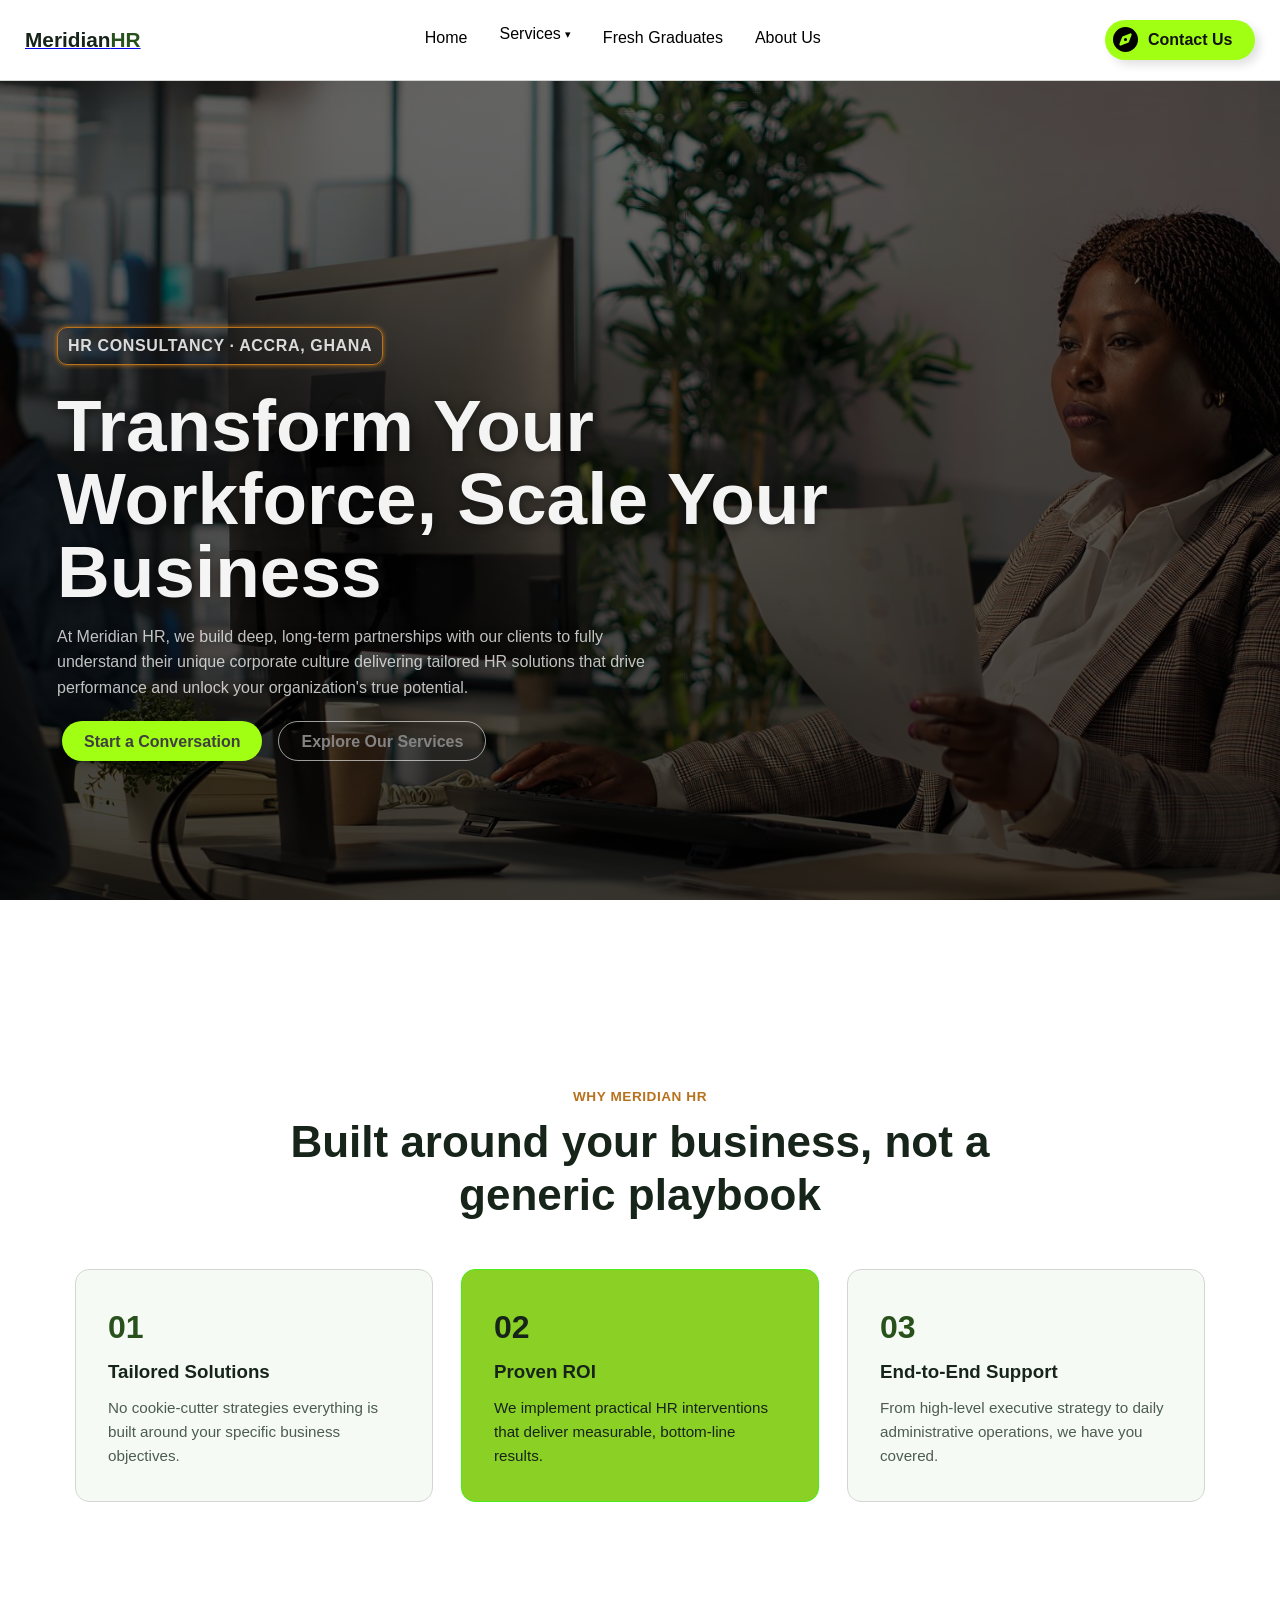
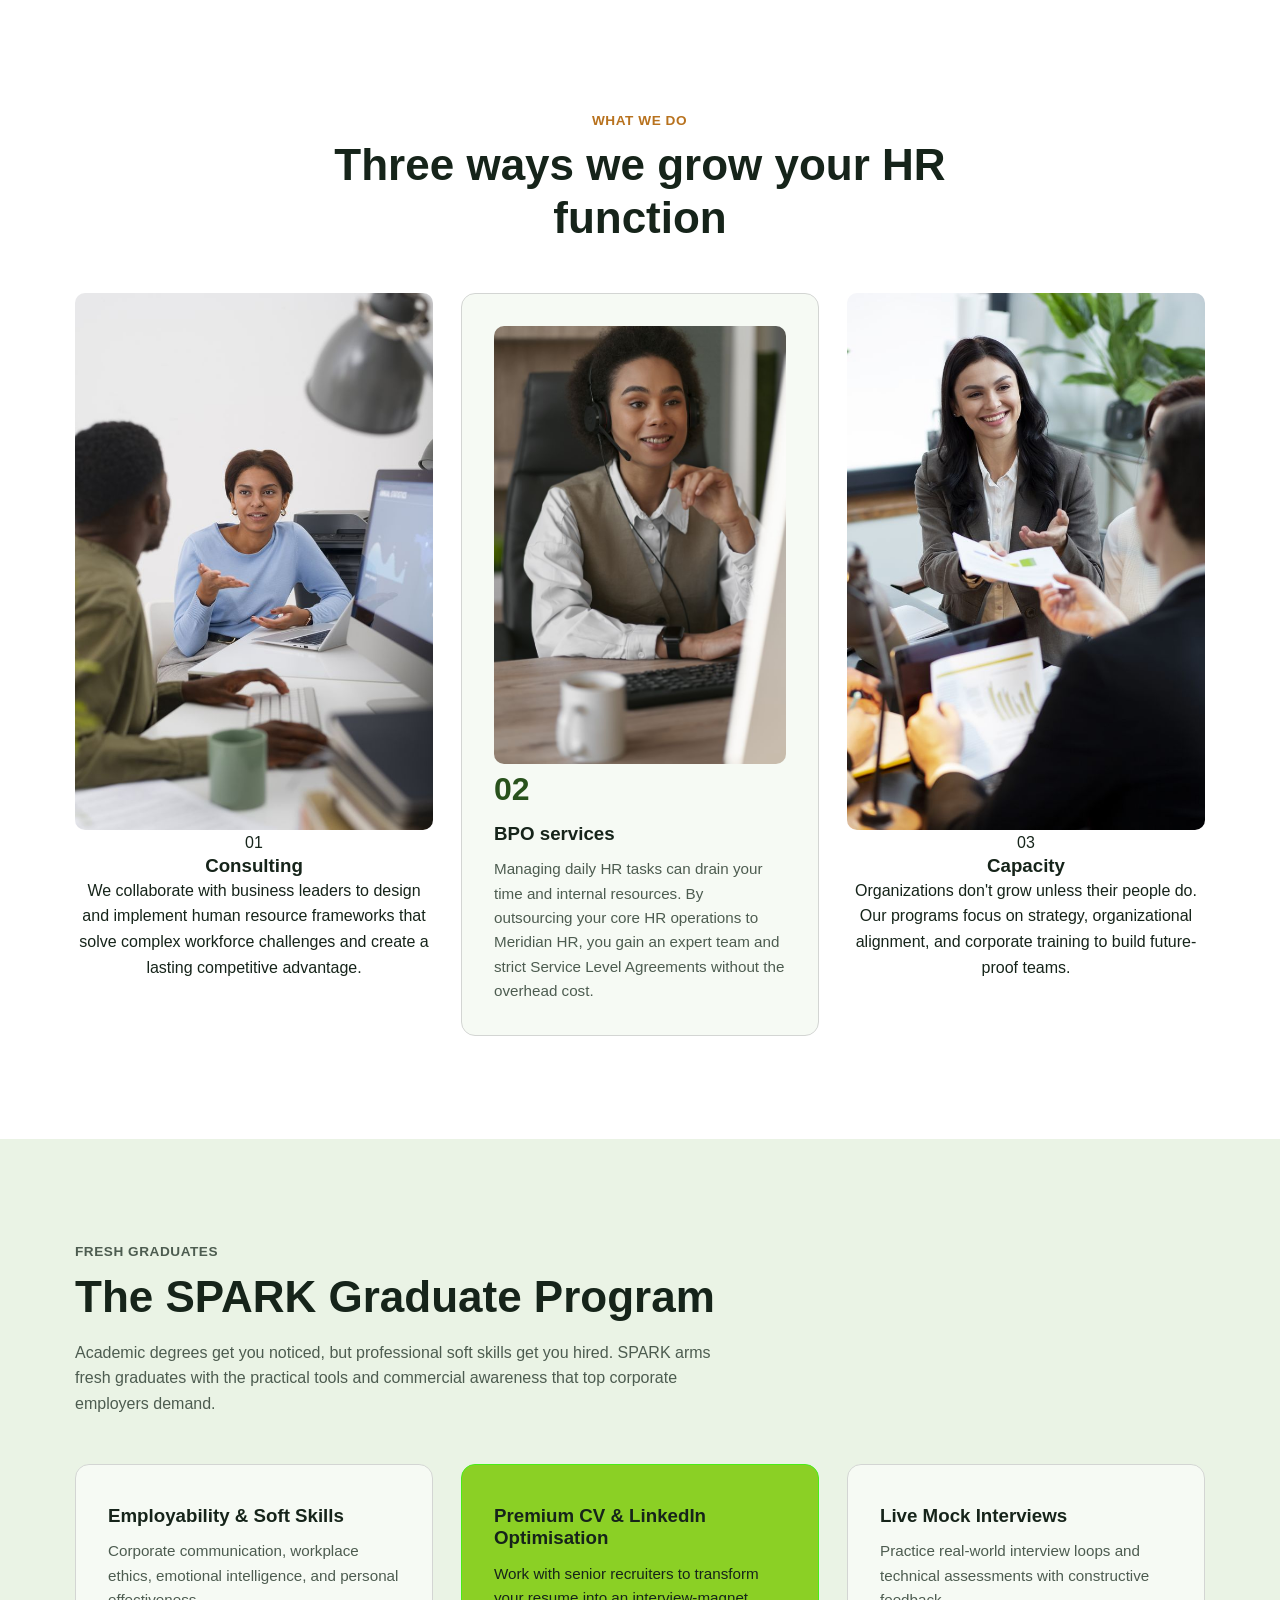
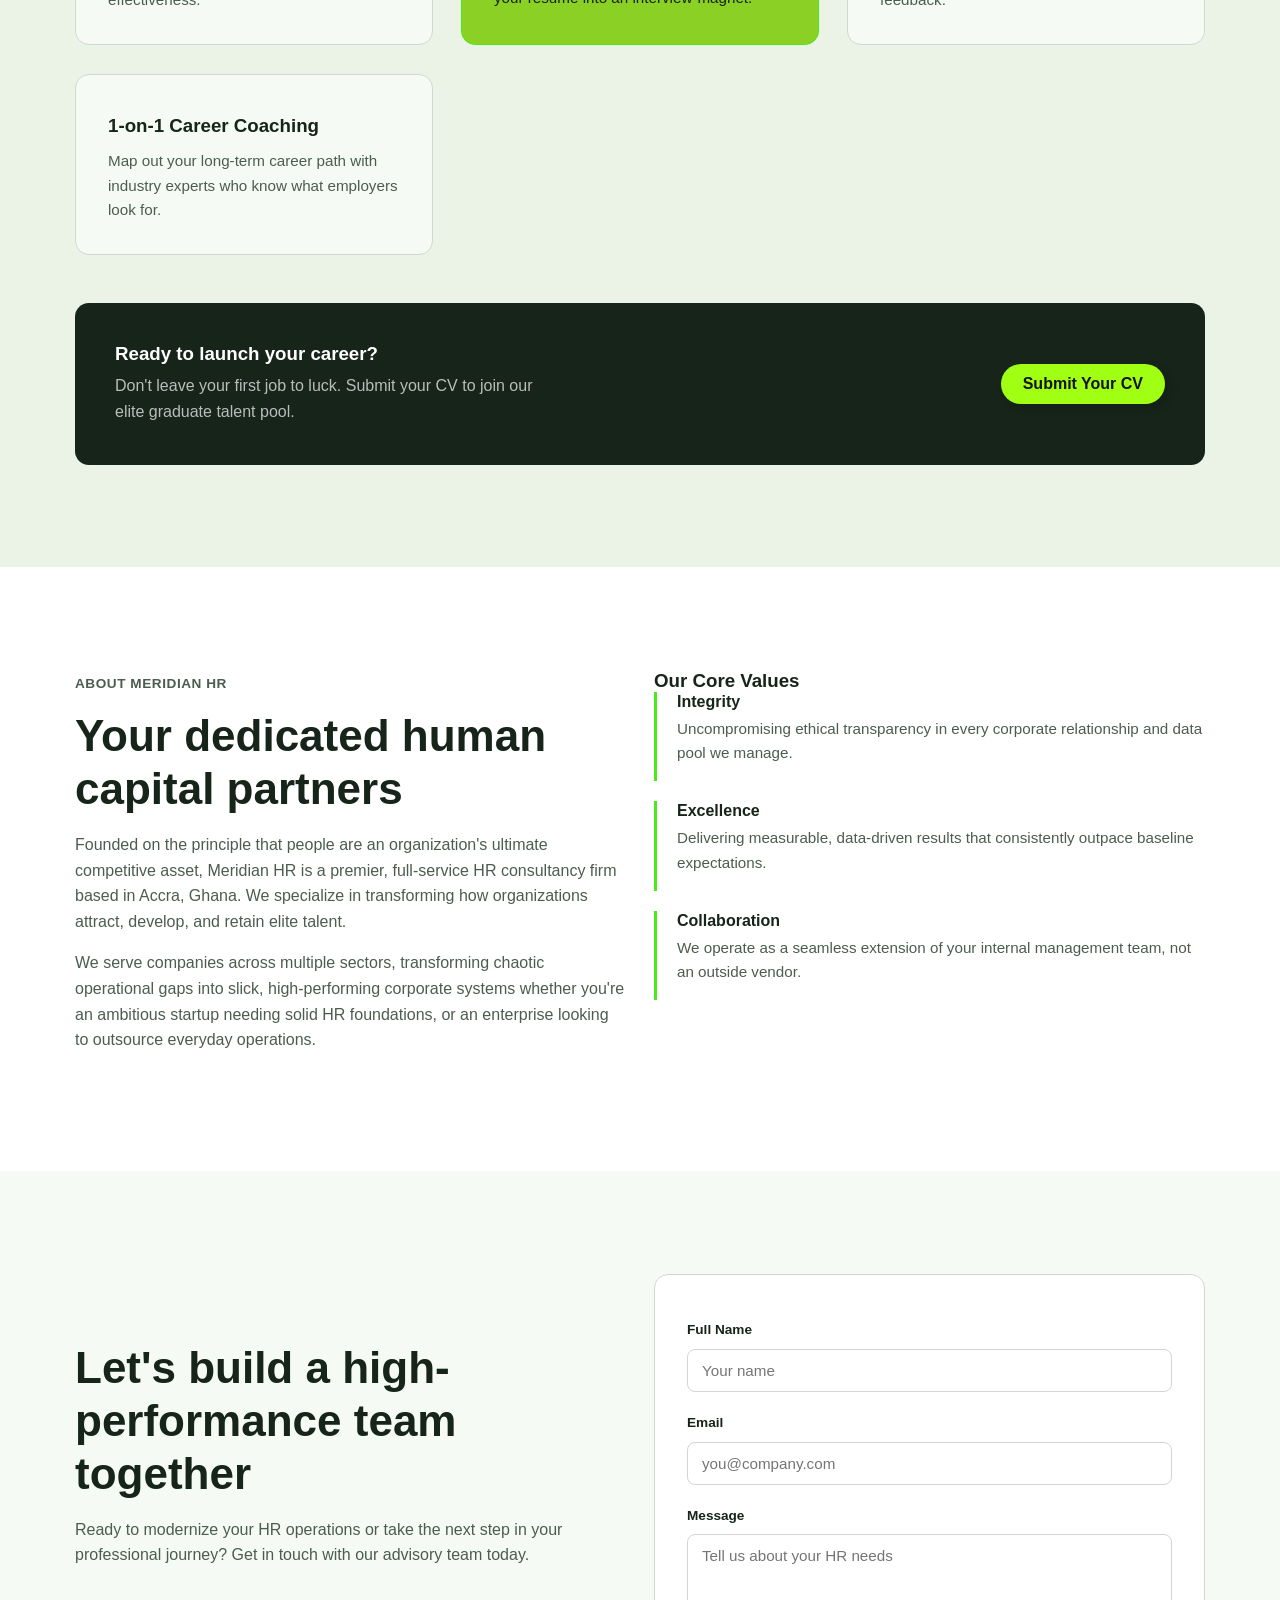
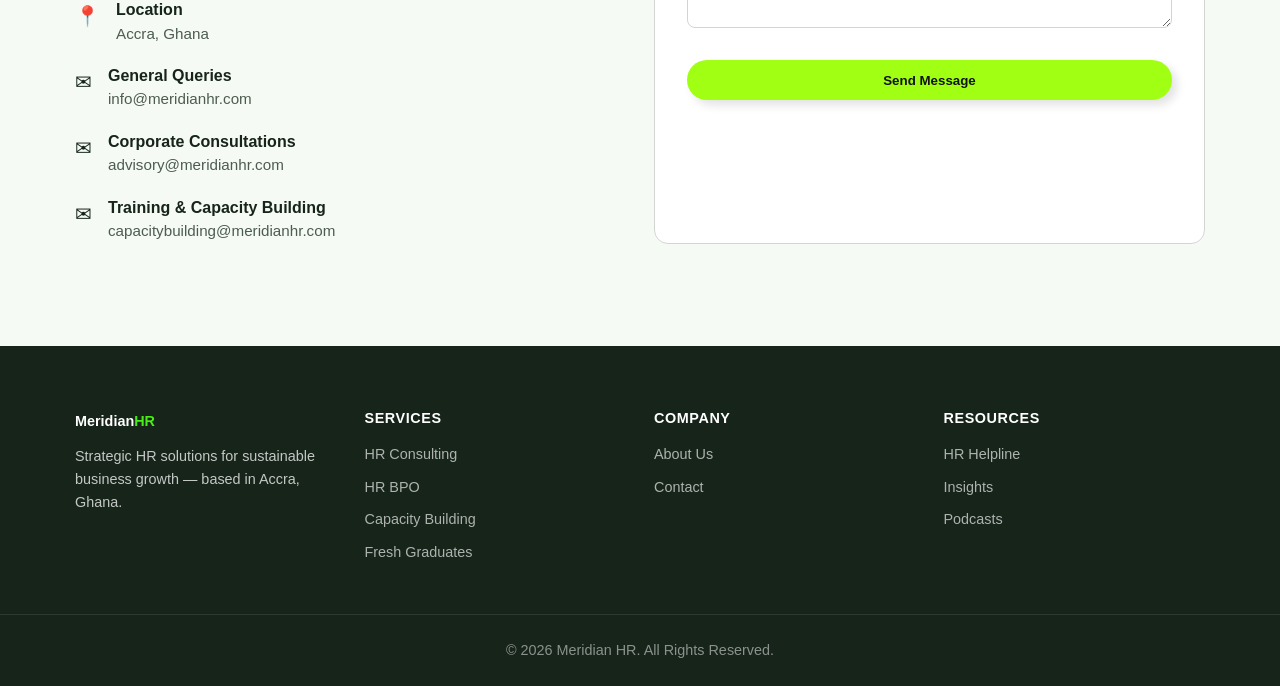
==== index.html @ 2ceafc4a "first commit" ====
<!DOCTYPE html>
<html lang="en">

<head>
  <meta charset="UTF-8">
  <meta name="viewport" content="width=device-width, initial-scale=1.0">
  <link rel="stylesheet" href="style.css">
  <meta name="description" content="Meridian HR is a premier HR consultancy in Accra, Ghana, offering strategic HR consulting, HR BPO, capacity building, and graduate development programs.">
<meta property="og:title" content="Meridian HR | Strategic HR Solutions, Accra">
<meta property="og:description" content="Meridian HR is a premier HR consultancy in Accra, Ghana, offering strategic HR consulting, HR BPO, capacity building, and graduate development programs.">
<meta property="og:type" content="website">
<title>Meridian HR | Strategic HR Solutions, Accra</title>
  <noscript><style>.scroll-fade{opacity:1!important;transform:none!important;}</style></noscript>
</head>

<body>

  <header class="site-header">
  <div class="nav">
    <a href="#top" class="logo"><span class="logo-text">Meridian<span class="accent">HR</span></span></a>

    <nav class="nav-links" id="nav-links">
      <a href="index.html">Home</a>

      <div class="nav-dropdown">
        <button class="dropdown-toggle" type="button" aria-expanded="false">
          Services <span class="caret">&#9662;</span>
        </button>
        <div class="dropdown-menu">
          <a href="consulting.html">HR Consulting</a>
          <a href="bpo.html">HR BPO</a>
          <a href="capacity.html">Capacity Building</a>
        </div>
      </div>

      <a href="#spark">Fresh Graduates</a>
      <a href="#about">About Us</a>
    </nav>

    <div class="header-actions">
      <a href="contact.html" class="btn-explore">
        <svg class="svgIcon" viewBox="0 0 512 512" height="1em" xmlns="http://www.w3.org/2000/svg">
          <path
            d="M256 512A256 256 0 1 0 256 0a256 256 0 1 0 0 512zm50.7-186.9L162.4 380.6c-19.4 7.5-38.5-11.6-31-31l55.5-144.3c3.3-8.5 9.9-15.1 18.4-18.4l144.3-55.5c19.4-7.5 38.5 11.6 31 31L325.1 306.7c-3.2 8.5-9.9 15.1-18.4 18.4zM288 256a32 32 0 1 0 -64 0 32 32 0 1 0 64 0z">
          </path>
        </svg>
        Contact Us
      </a>
    </div>

    <button class="nav-toggle" id="nav-toggle" aria-label="Toggle navigation menu" aria-expanded="false" aria-controls="nav-links">
      <span></span>
      <span></span>
      <span></span>
    </button>
  </div>
</header>

  <main id="top">

    <!-- HERO -->
    <section class="hero">
      <div class="wrap hero-grid">
        <div class="hero-copy scroll-fade">
          <p class="eyebrow">HR Consultancy · Accra, Ghana</p>
          <h1>Transform Your Workforce, Scale Your Business</h1>
          <!-- <h2>Strategic HR solutions designed for sustainable growth</h2> -->
          <p>At Meridian HR, we build deep, long-term partnerships with our clients to fully understand their unique
            corporate culture delivering tailored HR solutions that drive performance and unlock your organization's
            true potential.</p>
          <div class="hero-actions">
            <a href="#contact" class="btn">Start a Conversation</a>
            <a href="#services" class="btn btn-outline">Explore Our Services</a>
          </div>
        </div>
        <div class="hero-visual" aria-hidden="true"></div>
      </div>
    </section>

    <!-- WHY CHOOSE -->
    <section class="why">
      <div class="wrap">
        <p class="eyebrow scroll-fade">Why Meridian HR</p>
        <h2 class="scroll-fade">Built around your business, not a generic playbook</h2>
        <div class="grid grid-3">
          <div class="card scroll-fade">
            <span class="num">01</span>
            <h3>Tailored Solutions</h3>
            <p>No cookie-cutter strategies everything is built around your specific business objectives.</p>
          </div>
          <div class="card card-2 scroll-fade">
            <span class="num">02</span>
            <h3>Proven ROI</h3>
            <p>We implement practical HR interventions that deliver measurable, bottom-line results.</p>
          </div>
          <div class="card scroll-fade">
            <span class="num">03</span>
            <h3>End-to-End Support</h3>
            <p>From high-level executive strategy to daily administrative operations, we have you covered.</p>
          </div>
        </div>
      </div>
    </section>


    <section class="services" id="services">
      <div class="wrap">
        <p class="eyebrow scroll-fade">What We Do</p>
        <h2 class="scroll-fade">Three ways we grow your HR function</h2>
        <div class="grid grid-3">
          <div class="croll-fade">
            <div class="service-image"><img src="images/medium-shot-people-chatting-work.jpg" alt=""></div>
            <span class="num">01</span>
            <h3>Consulting</h3>
            <p>We collaborate with business leaders to design and implement human resource frameworks that solve complex workforce
            challenges and create a lasting competitive advantage.</p>
          </div>
          <div class="card scroll-fade">
            <div class="service-image"><img src="images/medium-shot-female-economist-working-office.jpg" alt=""></div>
            <span class="num">02</span>
            <h3>BPO services</h3>
            <p>Managing daily HR tasks can drain your time and internal resources. By outsourcing your core HR operations to Meridian
            HR, you gain an expert team and strict Service Level Agreements without the overhead cost.</p>
          </div>
          <div class="scroll-fade">
            <div class="service-image"><img src="images/close-up-smiley-people-working-together.jpg" alt=""></div>
            <span class="num">03</span>
            <h3>Capacity</h3>
            <p>Organizations don't grow unless their people do. Our programs focus on strategy, organizational alignment, and
            corporate training to build future-proof teams.</p>
          </div>
        </div>
      </div>
    </section>

    <!-- SPARK / FRESH GRADUATES -->
    <section id="spark" class="spark-section">
      <div class="wrap">
        <p class="eyebrow scroll-fade">Fresh Graduates</p>
        <h1 class="scroll-fade">The SPARK Graduate Program</h1>
        <p>Academic degrees get you noticed, but professional soft skills get you hired. SPARK arms fresh graduates with
          the practical tools and commercial awareness that top corporate employers demand.</p>
        <div class="grid grid-2">
          <div class="card scroll-fade">
            <h3>Employability &amp; Soft Skills</h3>
            <p>Corporate communication, workplace ethics, emotional intelligence, and personal effectiveness.</p>
          </div>
          <div class="card card-2 scroll-fade">
            <h3>Premium CV &amp; LinkedIn Optimisation</h3>
            <p>Work with senior recruiters to transform your resume into an interview-magnet.</p>
          </div>
          <div class="card scroll-fade">
            <h3>Live Mock Interviews</h3>
            <p>Practice real-world interview loops and technical assessments with constructive feedback.</p>
          </div>
          <div class="card scroll-fade">
            <h3>1-on-1 Career Coaching</h3>
            <p>Map out your long-term career path with industry experts who know what employers look for.</p>
          </div>
        </div>
        <div class="spark-cta scroll-fade">
          <div>
            <h3>Ready to launch your career?</h3>
            <p>Don't leave your first job to luck. Submit your CV to join our elite graduate talent pool.</p>
          </div>
          <a href="#contact" class="btn">Submit Your CV</a>
        </div>
      </div>
    </section>

    <!-- ABOUT -->
    <section id="about" class="about-section">
      <div class="wrap grid grid-2">
        <div>
          <p class="eyebrow scroll-fade">About Meridian HR</p>
          <h1 class="scroll-fade">Your dedicated human capital partners</h1>
          <p>Founded on the principle that people are an organization's ultimate competitive asset, Meridian HR is a
            premier, full-service HR consultancy firm based in Accra, Ghana. We specialize in transforming how
            organizations attract, develop, and retain elite talent.</p>
          <p>We serve companies across multiple sectors, transforming chaotic operational gaps into slick,
            high-performing corporate systems whether you're an ambitious startup needing solid HR foundations, or an
            enterprise looking to outsource everyday operations.</p>
        </div>
        <div>
          <h3 class="scroll-fade">Our Core Values</h3>
          <ul class="values-list scroll-fade">
            <li>
              <h4>Integrity</h4>
              <p>Uncompromising ethical transparency in every corporate relationship and data pool we manage.</p>
            </li>
            <li>
              <h4>Excellence</h4>
              <p>Delivering measurable, data-driven results that consistently outpace baseline expectations.</p>
            </li>
            <li>
              <h4>Collaboration</h4>
              <p>We operate as a seamless extension of your internal management team, not an outside vendor.</p>
            </li>
          </ul>
        </div>
      </div>
    </section>

    <!-- CONTACT -->
    <section id="contact" class="contact-section">
      <div class="wrap grid grid-2">
        <div>
          <p class="eyebrow scroll-fade">Get In Touch</p>
          <h1 class="scroll-fade">Let's build a high-performance team together</h1>
          <p>Ready to modernize your HR operations or take the next step in your professional journey? Get in touch with
            our advisory team today.</p>
          <ul class="contact-list scroll-fade">
            <li>
              <span class="icon">📍</span>
              <div>
                <h4>Location</h4>
                <p>Accra, Ghana</p>
              </div>
            </li>
            <li>
              <span class="icon">✉</span>
              <div>
                <h4>General Queries</h4>
                <p>info@meridianhr.com</p>
              </div>
            </li>
            <li>
              <span class="icon">✉</span>
              <div>
                <h4>Corporate Consultations</h4>
                <p>advisory@meridianhr.com</p>
              </div>
            </li>
            <li>
              <span class="icon">✉</span>
              <div>
                <h4>Training &amp; Capacity Building</h4>
                <p>capacitybuilding@meridianhr.com</p>
              </div>
            </li>
          </ul>
        </div>
        <form
          class="contact-form scroll-fade"
          id="contact-form"
          name="contact"
          method="POST"
          data-netlify="true"
          netlify-honeypot="bot-field"
        >
          <input type="hidden" name="form-name" value="contact">
          <p class="hidden-field">
            <label>Don't fill this out if you're human: <input name="bot-field"></label>
          </p>

          <label for="name">Full Name</label>
          <input id="name" name="name" type="text" placeholder="Your name" required>
          <label for="email">Email</label>
          <input id="email" name="email" type="email" placeholder="you@company.com" required>
          <label for="message">Message</label>
          <textarea id="message" name="message" rows="4" placeholder="Tell us about your HR needs" required></textarea>
          <button type="submit" id="submit-btn" class="btn btn-full">Send Message</button>
          <p class="form-message" id="form-message" role="status" aria-live="polite"></p>
        </form>
      </div>
    </section>

  </main>

  <footer class="site-footer">
  <div class="wrap grid grid-4">
    <div class="footer-brand">
      <p class="foot-logo">Meridian<span>HR</span></p>
      <p>Strategic HR solutions for sustainable business growth — based in Accra, Ghana.</p>
    </div>
    <div>
      <h4>Services</h4>
      <a href="consulting.html">HR Consulting</a>
      <a href="bpo.html">HR BPO</a>
      <a href="capacity.html">Capacity Building</a>
      <a href="#spark">Fresh Graduates</a>
    </div>
    <div>
      <h4>Company</h4>
      <a href="#about">About Us</a>
      <a href="#contact">Contact</a>
    </div>
    <div>
      <h4>Resources</h4>
      <a href="#">HR Helpline</a>
      <a href="#">Insights</a>
      <a href="#">Podcasts</a>
    </div>
  </div>
  <p class="foot-bottom">&copy; <span id="year"></span> Meridian HR. All Rights Reserved.</p>
</footer>

  <script src="script.js"></script>
</body>

</html>
---- style.css ----
* {
  margin: 0;
  padding: 0;
  box-sizing: border-box;
}

:root {
  --bg: #ffffff;
  --bg-alt: #f6faf4;
  --ink: #16241a;
  --ink-soft: #4d5c50;
  --border: #d3d5d3;

  --green: #49ec17;
  --green-dark: #28511c;
  --green-light: #eaf3e5;
  --accent: #e2963a;
  --accent-dark: #b8721e;

  --font-head: 'Sora', 'Segoe UI', sans-serif;
  --font-body: 'Inter', 'Segoe UI', sans-serif;

  --radius: 14px;
  --section-pad: clamp(4rem, 8vw, 7rem);
  --max: 1180px;
}

/* Base typography — nothing set this before, so text was silently
   falling back to browser defaults everywhere. */
body {
  font-family: var(--font-body);
  color: var(--ink);
  background: var(--bg);
  line-height: 1.6;
}

h1,
h2,
h3,
h4 {
  font-family: var(--font-head);
  line-height: 1.2;
}

img {
  max-width: 100%;
  display: block;
}

/* .wrap was previously an empty rule — used as the content wrapper
   in every section but doing nothing. This is what actually makes
   --max useful and keeps content centered and readable at any width. */
.wrap {
  width: 100%;
  max-width: var(--max);
  margin: 0 auto;
  padding: 0 clamp(20px, 4vw, 25px);
}

/* Small uppercase label — used above a heading throughout the site. */
.eyebrow {
  display: inline-block;
  font-family: var(--font-body);
  font-size: 0.85rem;
  font-weight: 600;
  letter-spacing: 0.04em;
  text-transform: uppercase;
  color: var(--accent-dark);
}

header {
  background: var(--bg);
  border-bottom: 1px solid var(--border);
  position: sticky;
  top: 0;
  z-index: 100;
}

.logo-text {
  font-family: var(--font-head);
  font-size: 1.3rem;
  font-weight: 700;
  color: var(--ink);
  text-decoration: none;
  white-space: nowrap;
}

.logo-text .accent {
  color: var(--green-dark);
}

.nav {
  display: flex;
  justify-content: space-between;
  align-items: center;
  flex-wrap: wrap;
  padding: 15px 25px;
  gap: 10px;
}

.nav-links {
  padding: 10px;
  display: flex;
  gap: 2rem;
  flex-wrap: wrap;
}

.nav-links a {
  text-decoration: none;
  font-size: 1rem;
  color: black;
  position: relative;
  padding-bottom: 4px;
}

.nav-links a::after {
  content: "";
  position: absolute;
  left: 0;
  bottom: 0;
  width: 100%;
  height: 2px;
  background: var(--green-dark);
  transform: scaleX(0);
  transform-origin: left;
  transition: transform 0.3s ease;
}

.nav-links a:hover::after {
  transform: scaleX(1);
}

/* ── Services dropdown ──
   Groups HR Consulting / HR BPO / Capacity Building under one nav
   item instead of three separate top-level links — the header was
   getting crowded with six+ items plus the CTA button. */
.nav-dropdown {
  position: relative;
}

.dropdown-toggle {
  background: none;
  border: none;
  font-family: var(--font-body);
  font-size: 1rem;
  color: black;
  cursor: pointer;
  display: flex;
  align-items: center;
  gap: 4px;
  padding: 0 0 4px;
}

.dropdown-toggle .caret {
  font-size: 0.7em;
  transition: transform 0.2s ease;
}

.nav-dropdown.open .dropdown-toggle .caret {
  transform: rotate(180deg);
}

.dropdown-menu {
  position: absolute;
  top: calc(100% + 14px);
  left: 50%;
  transform: translateX(-50%);
  background: var(--bg);
  border: 1px solid var(--border);
  border-radius: 10px;
  box-shadow: 0 12px 32px rgba(0, 0, 0, 0.12);
  min-width: 220px;
  padding: 10px;
  display: none;
  flex-direction: column;
  gap: 2px;
  z-index: 120;
}

.nav-dropdown.open .dropdown-menu {
  display: flex;
}

.dropdown-menu a {
  padding: 10px 12px;
  border-radius: 6px;
  font-size: 0.95rem;
}

.dropdown-menu a::after {
  display: none;
}

.dropdown-menu a:hover {
  background: var(--green-light);
}

/* ── Hamburger toggle (mobile) — hidden on desktop ── */
.nav-toggle {
  display: none;
  flex-direction: column;
  justify-content: center;
  gap: 5px;
  width: 32px;
  height: 32px;
  background: none;
  border: none;
  cursor: pointer;
  padding: 0;
  z-index: 200;
}

.nav-toggle span {
  width: 100%;
  height: 2px;
  background: var(--ink);
  border-radius: 2px;
  transition: transform 0.3s ease, opacity 0.3s ease;
}

.nav-toggle.open span:nth-child(1) {
  transform: translateY(7px) rotate(45deg);
}

.nav-toggle.open span:nth-child(2) {
  opacity: 0;
}

.nav-toggle.open span:nth-child(3) {
  transform: translateY(-7px) rotate(-45deg);
}

.nav-overlay {
  display: none;
  position: fixed;
  inset: 0;
  background: rgba(0, 0, 0, 0.45);
  z-index: 150;
}

.nav-overlay.open {
  display: block;
}

/* ==========================================================================
   SCROLL FADE-IN ANIMATION HOOKS
   ========================================================================== */
.scroll-fade {
    opacity: 0;
    transform: translateY(40px);
    transition: opacity 0.8s cubic-bezier(0.25, 0.46, 0.45, 0.94), 
                transform 0.8s cubic-bezier(0.25, 0.46, 0.45, 0.94);
    will-change: opacity, transform;
}

/* Triggered safely when element hits the visible scroll viewport window */
.scroll-fade.appear {
    opacity: 1;
    transform: translateY(0);
}

@media (prefers-reduced-motion: reduce) {
    .scroll-fade {
      opacity: 1;
      transform: none;
      transition: none;
    }
}


/* Renamed from the duplicate "hero-actions" that was also used for the
   two hero CTA buttons — same class, two unrelated jobs, easy to
   misread as one thing. Now each wrapper has its own name. */
.header-actions {
  display: flex;
  align-items: center;
}

.btn-explore {
  width: 150px;
  height: 40px;
  display: flex;
  align-items: center;
  justify-content: flex-start;
  gap: 10px;
  background-color: rgb(161, 255, 20);
  border-radius: 30px;
  color: rgb(19, 19, 19);
  font-weight: 600;
  border: none;
  position: relative;
  cursor: pointer;
  box-shadow: 5px 5px 10px rgba(0, 0, 0, 0.116);
  padding-left: 8px;
  transition-duration: .5s;
  text-decoration: none;
}

.btn-explore .svgIcon {
  height: 25px;
  transition-duration: 1.5s;
}

.btn-explore .bell path {
  fill: rgb(19, 19, 19);
}

.btn-explore:hover {
  background-color: rgb(192, 255, 20);
  transition-duration: .5s;
}

.btn-explore:active {
  transform: scale(0.97);
  transition-duration: .2s;
}

.btn-explore:hover .svgIcon {
  transform: rotate(250deg);
  transition-duration: 1.5s;
}

/* ================================
   HERO
   ================================ */
.hero {
  width: 100%;
  min-height: 100vh;
  display: flex;
  flex-direction: column;
  justify-content: center;
  background: linear-gradient(180deg, rgba(0, 0, 0, 0.55), rgba(0, 0, 0, 0.75)),
    url(images/successful-businesswoman-manages-financial-planning-project-development.jpg);
  background-position: center;
  background-repeat: no-repeat;
  background-size: cover;
  background-attachment: fixed;
  padding: 2rem 3rem 3rem 2rem;
}

.hero .wrap {
  margin-left: 0;
  max-width: none;
}

/* .wrap {
  width: 100%;
  max-width: var(--max);
  /* 1180px */
  margin: 0 auto;
  /* ← this centers .wrap on wide screens */
  padding: 0 clamp(20px, 4vw, 25px);
/* }  */ 
 
.hero-copy {
  padding: 10px 0px;
  max-width: 1000px;
  margin-left: 0;
}

.hero-copy .eyebrow {
  font-size: 1rem;
  border: 1px solid var(--accent-dark);
  width: fit-content;
  border-radius: 10px;
  padding: 5px 10px;
  text-align: center;
  margin-top: 3rem;
  color: rgba(243, 243, 243, 0.887);
  box-shadow: 0 0 5px var(--accent-dark);
  text-shadow: none;
}

.hero-copy h1 {
  font-size: clamp(32px, 6vw,73px);
  max-width: 70%;
  color: rgba(255, 255, 255, 0.953);
  line-height: 1;
  margin-top: 0.5rem;
  text-shadow: 0 2px 12px rgba(0, 0, 0, 0.5);
  margin-bottom: 1rem;
}

.hero-copy h2 {
  font-size: clamp(18px, 3vw, 32px);
  max-width: 90%;
  color: rgba(255, 255, 255, 0.809);
  line-height: 1.3;
  margin-top: 0.5rem;
  margin-bottom: 1rem;
  text-shadow: 0 2px 12px rgba(0, 0, 0, 0.5);
}

.hero p {
  color: rgba(255, 255, 255, 0.747);
  max-width: min(600px, 90%);
  font-family: var(--font-body);
  margin-bottom: 1rem;
  text-shadow: 0 1px 8px rgba(0, 0, 0, 0.4);
}

.hero-actions {
  padding: 5px;
  display: flex;
  gap: 1rem;
  flex-wrap: wrap;
}

.hero-actions .btn {
  font-size: 1rem;
  text-decoration: none;
  color: rgb(63, 63, 63);
  font-family: var(--font-body);
}

.hero-actions .btn-outline{
  color: rgb(131, 131, 131);
}

.btn {
  width: auto;
  height: 40px;
  display: flex;
  align-items: center;
  justify-content: center;
  gap: 10px;
  background-color: rgb(161, 255, 20);
  border-radius: 30px;
  color: rgb(19, 19, 19);
  font-weight: 600;
  border: none;
  cursor: pointer;
  box-shadow: 5px 5px 10px rgba(0, 0, 0, 0.116);
  padding: 10px 22px;
  transition-duration: .5s;
  text-decoration: none;
}

.btn:hover {
  box-shadow: 0 0 5px rgb(192, 255, 20);
  color: black;
}

.btn-outline {
  background: transparent;
  color: #fff;
  border: 1px solid rgba(255, 255, 255, 0.6);
  box-shadow: none;
}

.btn-outline:hover {
  background: rgba(255, 255, 255, 0.12);
  box-shadow: none;
  color: #fff;
}

.btn-full {
  width: 100%;
}

/* ================================
   SHARED CARD + GRID SYSTEM
   Used by: why, services-teaser, service-section, spark-section
   auto-fit/minmax reflows the column count based on available space —
   no breakpoints needed.
   ================================ */
.grid {
  display: grid;
  gap: clamp(1rem, 3vw, 1.75rem);
}

.grid-3 {
  grid-template-columns: repeat(auto-fit, minmax(240px, 1fr));
}

.grid-2 {
  grid-template-columns: repeat(auto-fit, minmax(280px, 1fr));
}

.grid-4 {
  grid-template-columns: repeat(auto-fit, minmax(180px, 1fr));
}

.grid-pillars {
  grid-template-columns: repeat(auto-fit, minmax(260px, 1fr));
}

.card {
  background: var(--bg-alt);
  border: 1px solid var(--border);
  border-radius: var(--radius);
  padding: clamp(1.5rem, 3vw, 2rem);
  transition: box-shadow 0.3s ease, transform 0.3s ease;
}

.card:hover {
  box-shadow: 0 0 0 1px var(--green), 0 8px 24px rgba(0, 0, 0, 0.08);
  transform: translateY(-4px);
  cursor: pointer;
}

.card h3,
.card h4 {
  margin-top: 0.5rem;
  color: var(--ink);
}

.card p {
  margin-top: 0.75rem;
  color: var(--ink-soft);
  font-size: 0.95rem;
}

.card .num {
  font-weight: 700;
  font-size: 2rem;
  color: var(--green-dark);
}

.card-2 {
  background-color: rgb(139, 208, 37);
  border-color: var(--green);
}

.card-2 .num,
.card-2 h3,
.card-2 p {
  color: var(--ink);
}

.learn-link {
  display: inline-block;
  margin-top: 1rem;
  color: var(--green-dark);
  font-weight: 600;
  text-decoration: none;
}

.learn-link:hover {
  text-decoration: underline;
}

/* ===============
service-header
=============== */
.service-hero{
  width: 100%;
  height: 100vh;
  display: flex;
  justify-content: center;
  align-items: center;
}

.service-hero h2{
  font-size: clamp(32px, 7vw, 100px);
  max-width: 90%;
  /* color: rgba(64, 221, 21, 0.953); */
  line-height: 1.1;
  margin-top: 0.5rem;
  text-shadow: 0 2px 12px rgba(0, 0, 0, 0.5);
}

.Consulting-hero{
   background: linear-gradient(180deg, rgba(0, 0, 0, 0.55), rgba(0, 0, 0, 0.75)),
    url(images/business-meeting-office.jpg);
  background-position: center;
  background-repeat: no-repeat;
  background-size: cover;
}

.BPO-hero{
  background: linear-gradient(180deg, rgba(0, 0, 0, 0.55), rgba(0, 0, 0, 0.75)),
    url(images/woman-having-online-meeting-work.jpg);
  background-position: center;
  background-repeat: no-repeat;
  background-size: cover;
} 

.Capacity-hero{
  background: linear-gradient(180deg, rgba(0, 0, 0, 0.55), rgba(0, 0, 0, 0.75)),
    url(images/medium-shot-people-working-together.jpg);
  background-position: center;
  background-repeat: no-repeat;
  background-size: cover;
}

/* ================================
   WHY / SERVICES / SERVICES-TEASER
   (three sections share this same look — combined into one rule
   set instead of repeating the same declarations twice)
   ================================ */
.why,
.services,
.services-teaser {
  width: 100%;
  padding: var(--section-pad) 0;
  text-align: center;
}

.why .eyebrow,
.services .eyebrow,
.services-teaser .eyebrow {
  margin-bottom: 0.5rem;
}

.why h2,
.services h2,
.services-teaser h2 {
  font-size: clamp(28px, 4vw, 44px);
  margin-bottom: clamp(2rem, 5vw, 3rem);
  max-width: 700px;
  margin-left: auto;
  margin-right: auto;
}

.why .card,
.services .card,
.services-teaser .card {
  text-align: left;
}

.service-image img {
  min-height: 200px;
  width: 100%;
  object-fit: contain;
  border-radius: 10px;
  transition: all 0.3s ease-in;
}

/* ================================
   SERVICE SECTIONS (Consulting / BPO / Capacity Building)
   ================================ */
.service-section {
  width: 100%;
  padding: var(--section-pad) 0;
}

.service-section:nth-of-type(even) {
  background: var(--bg-alt);
}

.section-head {
  max-width: 680px;
  margin-bottom: clamp(2rem, 5vw, 3rem);
}

.section-head h1 {
  font-size: clamp(28px, 4vw, 44px);
  color: var(--ink);
  margin: 0.75rem 0 1rem;
}

.section-head p {
  color: var(--ink-soft);
}

.pillar-card {
  text-align: left;
}

/* ================================
   SPARK / FRESH GRADUATES
   ================================ */
.spark-section {
  width: 100%;
  padding: var(--section-pad) 0;
  background: var(--green-light);
}

.spark-section>.wrap>.eyebrow {
  display: block;
  margin-bottom: 0.5rem;
}

.spark-section>.wrap>h1 {
  font-size: clamp(28px, 4vw, 44px);
  margin-bottom: 1rem;
  max-width: 700px;
}

.spark-section>.wrap>p {
  color: var(--ink-soft);
  max-width: 640px;
  margin-bottom: clamp(2rem, 5vw, 3rem);
}

.spark-section .card {
  /* background: var(--bg); */
  text-align: left;
}

.spark-cta {
  margin-top: clamp(2rem, 5vw, 3rem);
  background: var(--ink);
  border-radius: var(--radius);
  padding: clamp(1.5rem, 4vw, 2.5rem);
  display: flex;
  justify-content: space-between;
  align-items: center;
  gap: 1.5rem;
  flex-wrap: wrap;
}

.spark-cta h3 {
  color: #fff;
}

.spark-cta p {
  color: rgba(255, 255, 255, 0.7);
  margin-top: 0.5rem;
  max-width: 420px;
}

.card-color{
  
}

/* ================================
   ABOUT
   ================================ */
.about-section {
  width: 100%;
  padding: var(--section-pad) 0;
}

.about-section h1 {
  font-size: clamp(28px, 4vw, 44px);
  margin: 0.75rem 0 1rem;
}

.about-section .eyebrow {
  margin-bottom: 0.25rem;
}

.about-section p {
  color: var(--ink-soft);
  margin-bottom: 1rem;
}

.values-list {
  list-style: none;
  display: flex;
  flex-direction: column;
  gap: 1.25rem;
}

.values-list li {
  padding-left: 1.25rem;
  border-left: 3px solid var(--green);
}

.values-list h4 {
  margin-bottom: 0.35rem;
  color: var(--ink);
}

.values-list p {
  color: var(--ink-soft);
  font-size: 0.95rem;
}

/* ================================
   CONTACT
   ================================ */
.contact-section {
  width: 100%;
  padding: var(--section-pad) 0;
  background: var(--bg-alt);
}

.contact-section h1 {
  font-size: clamp(28px, 4vw, 44px);
  margin: 0.75rem 0 1rem;
}

.contact-section>.wrap>div:first-child>p {
  color: var(--ink-soft);
  margin-bottom: 2rem;
}

.contact-list {
  list-style: none;
  display: flex;
  flex-direction: column;
  gap: 1.25rem;
}

.contact-list li {
  display: flex;
  align-items: flex-start;
  gap: 1rem;
}

.contact-list .icon {
  font-size: 1.25rem;
  flex-shrink: 0;
}

.contact-list h4 {
  color: var(--ink);
  margin-bottom: 0.15rem;
}

.contact-list p {
  color: var(--ink-soft);
  font-size: 0.95rem;
}

.contact-form {
  background: var(--bg);
  border: 1px solid var(--border);
  border-radius: var(--radius);
  padding: clamp(1.5rem, 3vw, 2rem);
  display: flex;
  flex-direction: column;
  gap: 0.5rem;
}

.contact-form label {
  font-size: 0.85rem;
  font-weight: 600;
  color: var(--ink);
  margin-top: 0.75rem;
}

.contact-form input,
.contact-form textarea {
  width: 100%;
  padding: 12px 14px;
  border: 1px solid var(--border);
  border-radius: 8px;
  font-family: var(--font-body);
  font-size: 0.95rem;
  color: var(--ink);
  resize: vertical;
}

.contact-form input:focus,
.contact-form textarea:focus {
  outline: none;
  border-color: var(--green-dark);
}

.contact-form button {
  margin-top: 1.5rem;
}

.contact-form button:disabled {
  opacity: 0.6;
  cursor: not-allowed;
}

.form-message {
  margin-top: 0.75rem;
  font-size: 0.9rem;
  min-height: 1.2em;
}

.form-message.success {
  color: var(--green-dark);
}

.form-message.error {
  color: #b3261e;
}

/* Honeypot field — invisible to real visitors, catches spam bots */
.hidden-field {
  position: absolute;
  left: -9999px;
  width: 1px;
  height: 1px;
  overflow: hidden;
}

/* ================================
   FOOTER
   ================================ */
.site-footer {
  width: 100%;
  background: var(--ink);
  color: rgba(255, 255, 255, 0.75);
  padding: clamp(3rem, 6vw, 4rem) 0 1.5rem;
}

.site-footer .grid-4 {
  margin-bottom: 2.5rem;
}

.foot-logo {
  font-family: var(--font-head);
  font-size: 1.3rem;
  font-weight: 700;
  color: #fff;
  margin-bottom: 0.75rem;
}

.foot-logo span {
  color: var(--green);
}

.site-footer p {
  font-size: 0.9rem;
  line-height: 1.6;
}

.site-footer h4 {
  color: #fff;
  font-size: 0.9rem;
  text-transform: uppercase;
  letter-spacing: 0.04em;
  margin-bottom: 1rem;
}

.site-footer a {
  display: block;
  color: rgba(255, 255, 255, 0.65);
  text-decoration: none;
  font-size: 0.9rem;
  margin-bottom: 0.6rem;
  transition: color 0.2s ease;
}

.site-footer a:hover {
  color: var(--green);
}

.foot-bottom {
  text-align: center;
  padding-top: 1.5rem;
  border-top: 1px solid rgba(255, 255, 255, 0.1);
  font-size: 0.85rem;
  color: rgba(255, 255, 255, 0.5);
}

/* ================================================================
   RESPONSIVE
   Breakpoints: 1024px (tablet), 900px (nav switches to hamburger),
   768px (small tablet / large phone), 480px (phone)
   ================================================================ */

@media (max-width: 1024px) {
  .hero-copy h1 {
    max-width: 100%;
  }

  .hero-copy h2,
  .hero p {
    max-width: 100%;
  }

  .contact-form {
    margin-top: 2rem;
  }
}

@media (max-width: 900px) {
  .hero {
    background-attachment: scroll;
  }

  .nav {
    padding: 15px 20px;
  }

  .nav-toggle {
    display: flex;
  }

  .nav-links {
    position: fixed;
    top: 0;
    right: -100%;
    width: min(80vw, 320px);
    height: 100vh;
    background: var(--bg);
    flex-direction: column;
    align-items: flex-start;
    justify-content: flex-start;
    gap: 0.5rem;
    padding: 100px 28px 40px;
    box-shadow: -8px 0 24px rgba(0, 0, 0, 0.08);
    transition: right 0.35s ease;
    z-index: 180;
    overflow-y: auto;
  }

  .nav-links.open {
    right: 0;
  }

  .nav-links a {
    width: 100%;
    padding: 12px 0;
    font-size: 1.05rem;
  }

  /* Inside the mobile panel the dropdown should sit inline, not float */
  .nav-dropdown {
    width: 100%;
  }

  .dropdown-toggle {
    width: 100%;
    justify-content: space-between;
    padding: 12px 0;
    font-size: 1.05rem;
  }

  .dropdown-menu {
    position: static;
    transform: none;
    display: none;
    box-shadow: none;
    border: none;
    border-left: 2px solid var(--green-light);
    border-radius: 0;
    margin-left: 8px;
    padding: 4px 0 4px 12px;
    min-width: 0;
  }

  .nav-dropdown.open .dropdown-menu {
    display: flex;
  }

  .header-actions .btn-explore {
    width: auto;
    padding: 8px 16px;
  }
}

@media (max-width: 768px) {
  .hero-copy {
    padding: 15px 20px;
  }

  .hero-copy .eyebrow {
    margin-top: 2rem;
  }

  .service-hero {
    height: 60vh;
    min-height: 320px;
  }

  .about-section .wrap.grid-2,
  .contact-section .wrap.grid-2 {
    gap: 2.5rem;
  }

  .spark-cta {
    text-align: left;
  }

  .footer-brand {
    grid-column: 1 / -1;
  }
}

@media (max-width: 480px) {
  .hero-copy h1 {
    font-size: clamp(28px, 8vw, 40px);
  }

  .hero{
    text-align: center;
  }

  .btn,
  .btn-outline {
    width: 100%;
    justify-content: center;
  }

  .hero-actions {
    flex-direction: column;
    width: 100%;
  }

  .spark-cta {
    flex-direction: column;
    align-items: flex-start;
  }

  .spark-cta .btn {
    width: 100%;
    justify-content: center;
  }

  .site-footer .grid-4 {
    text-align: left;
  }
}
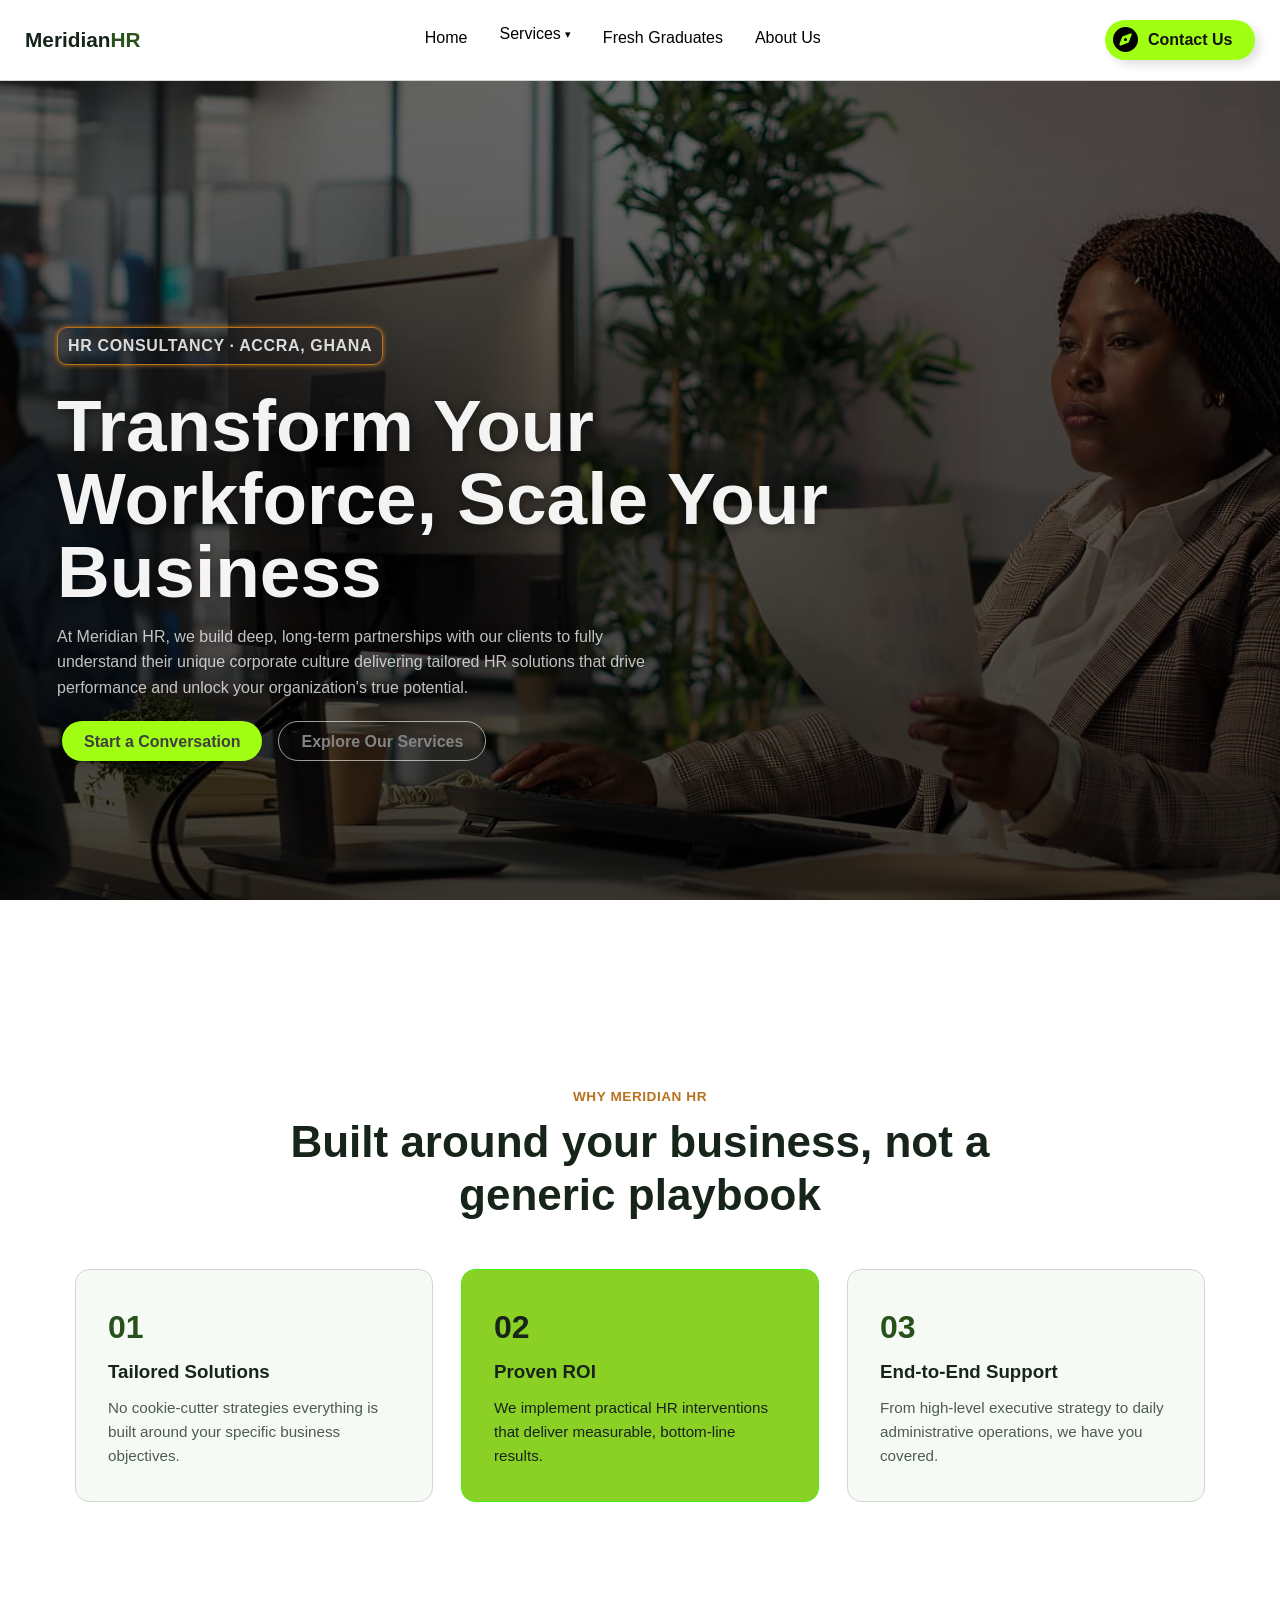
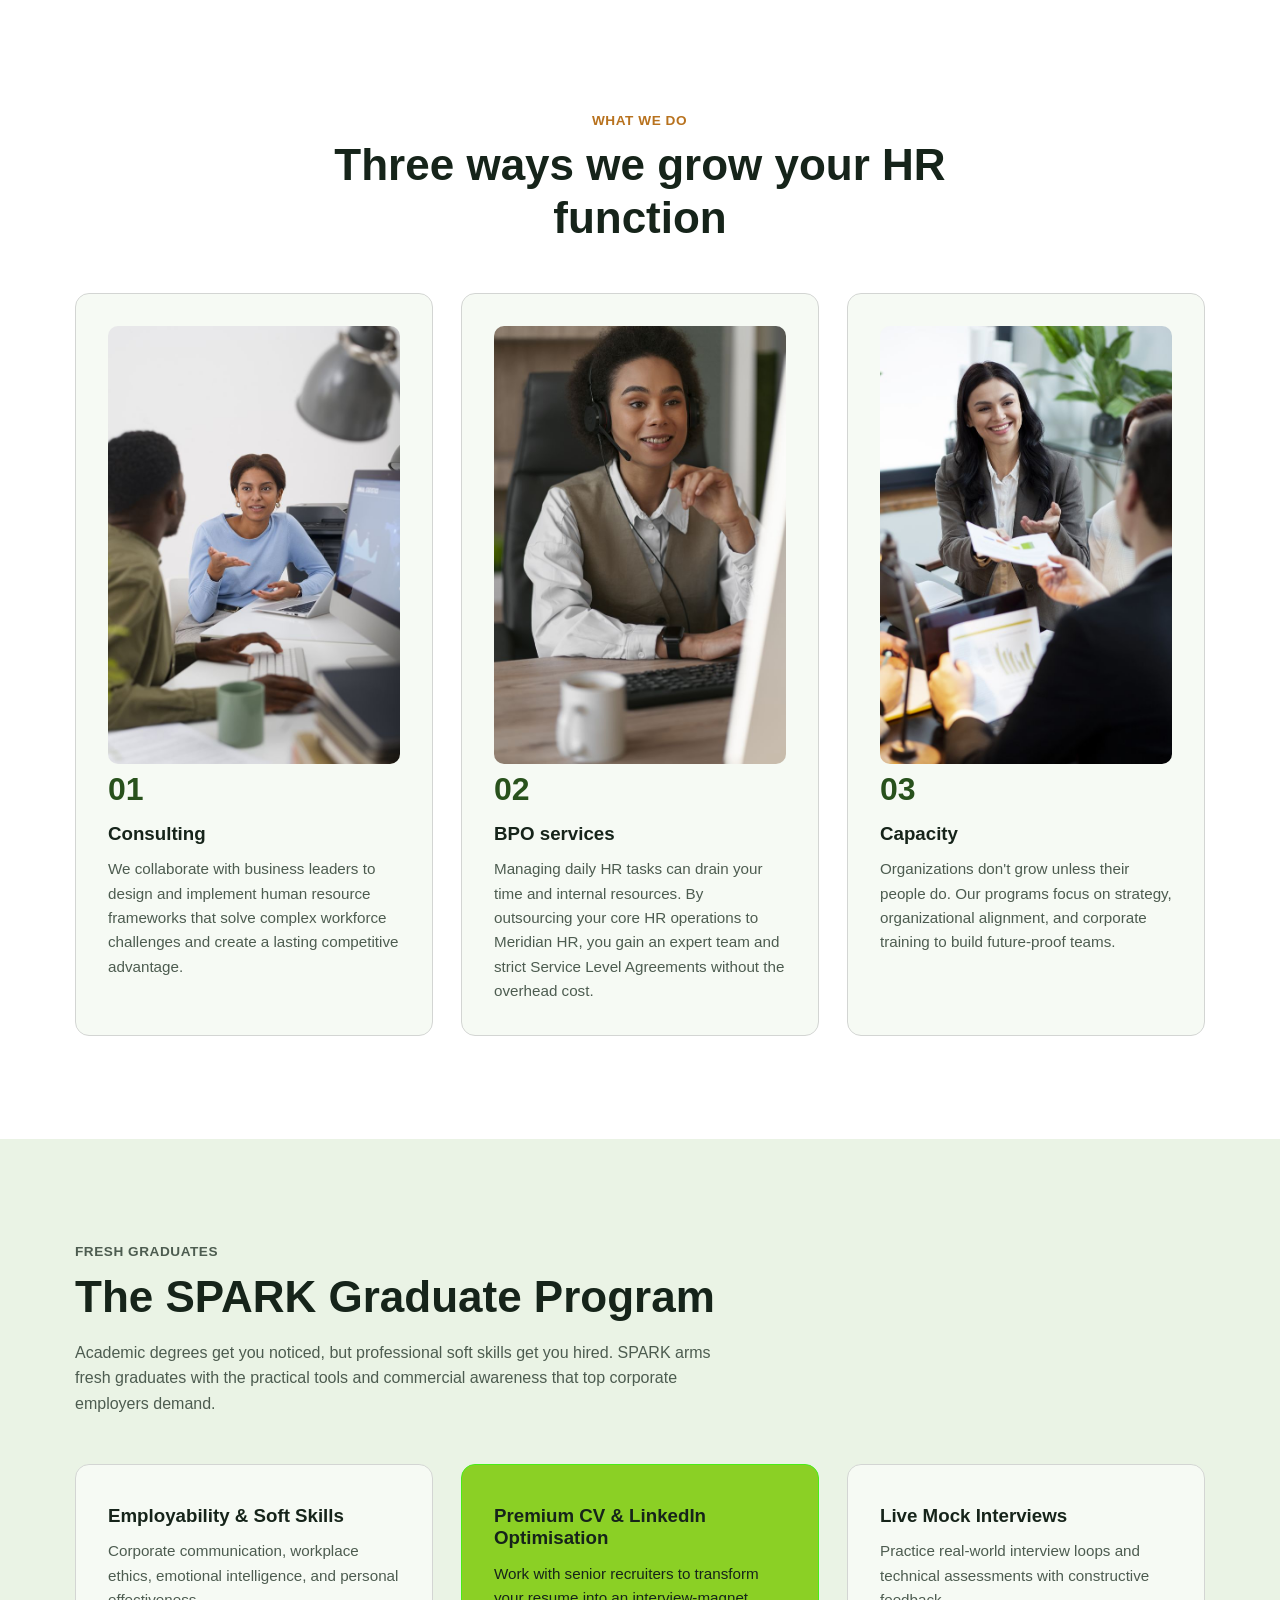
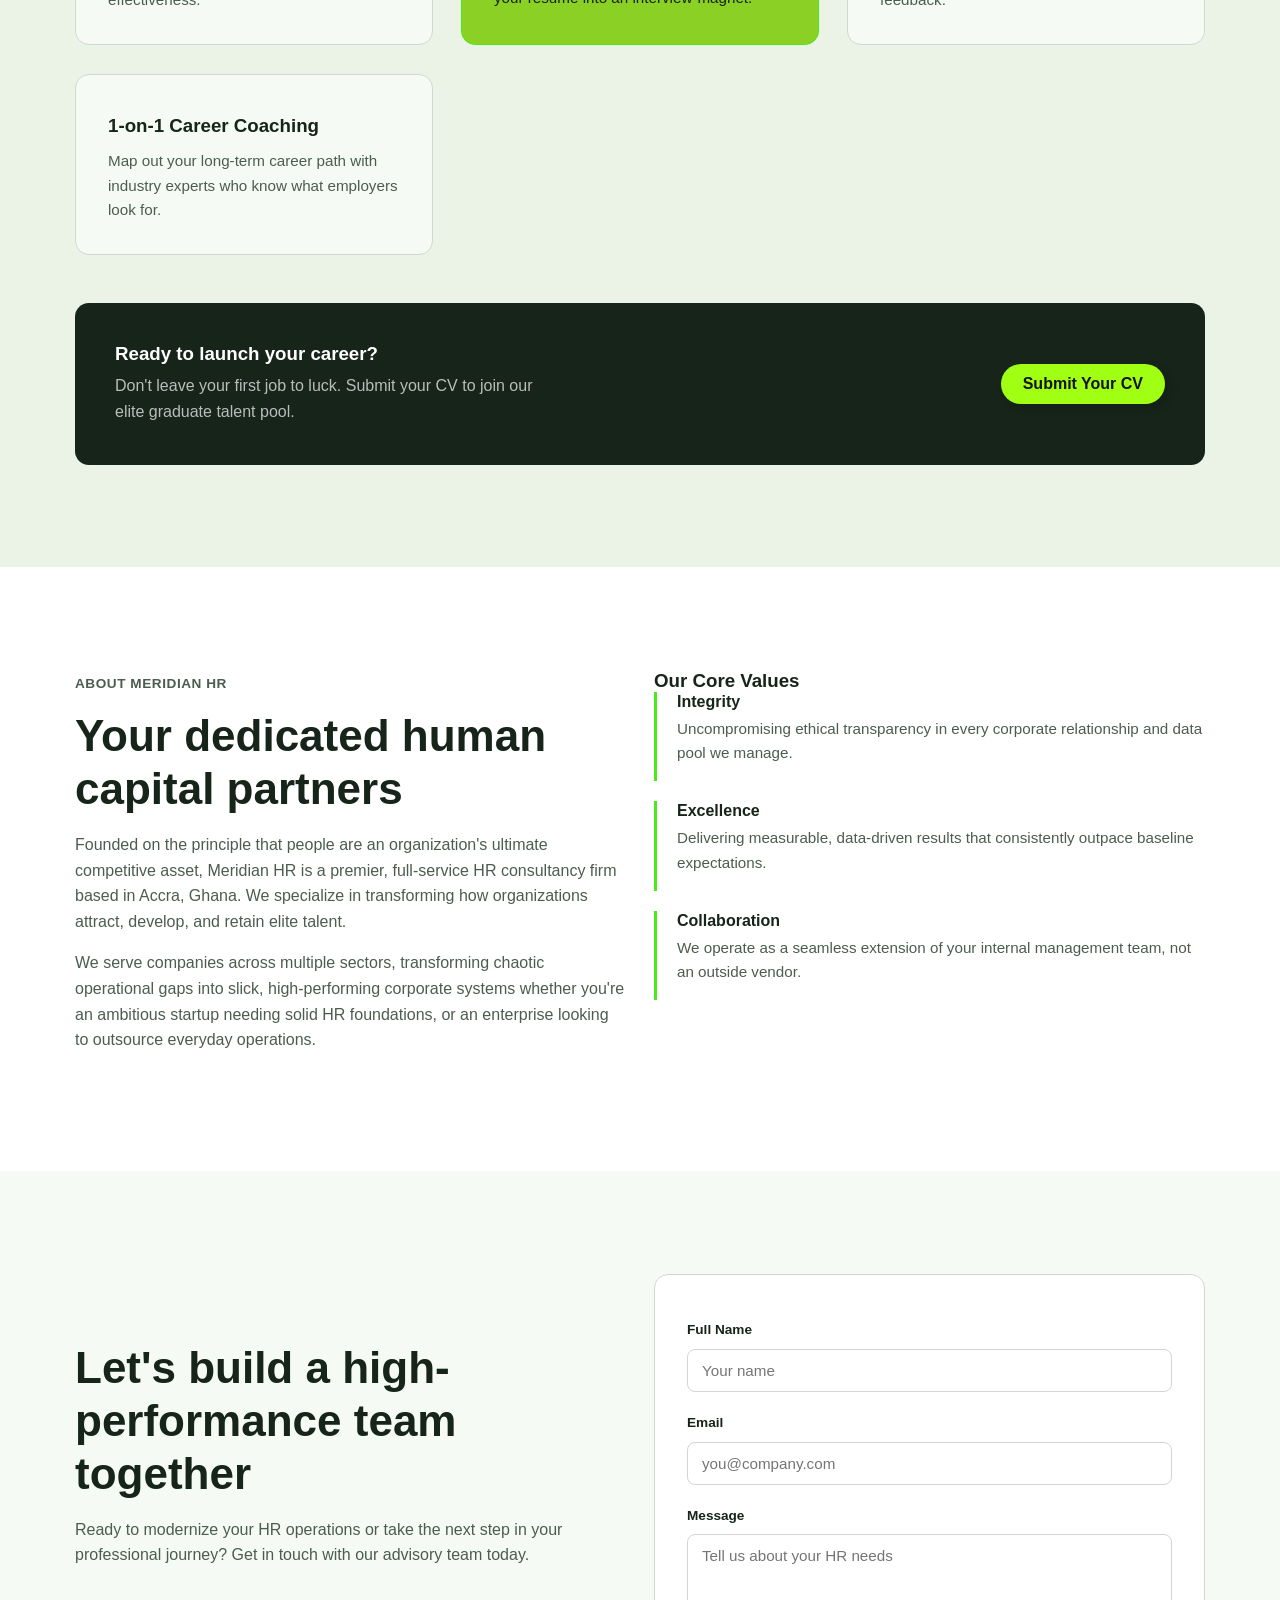
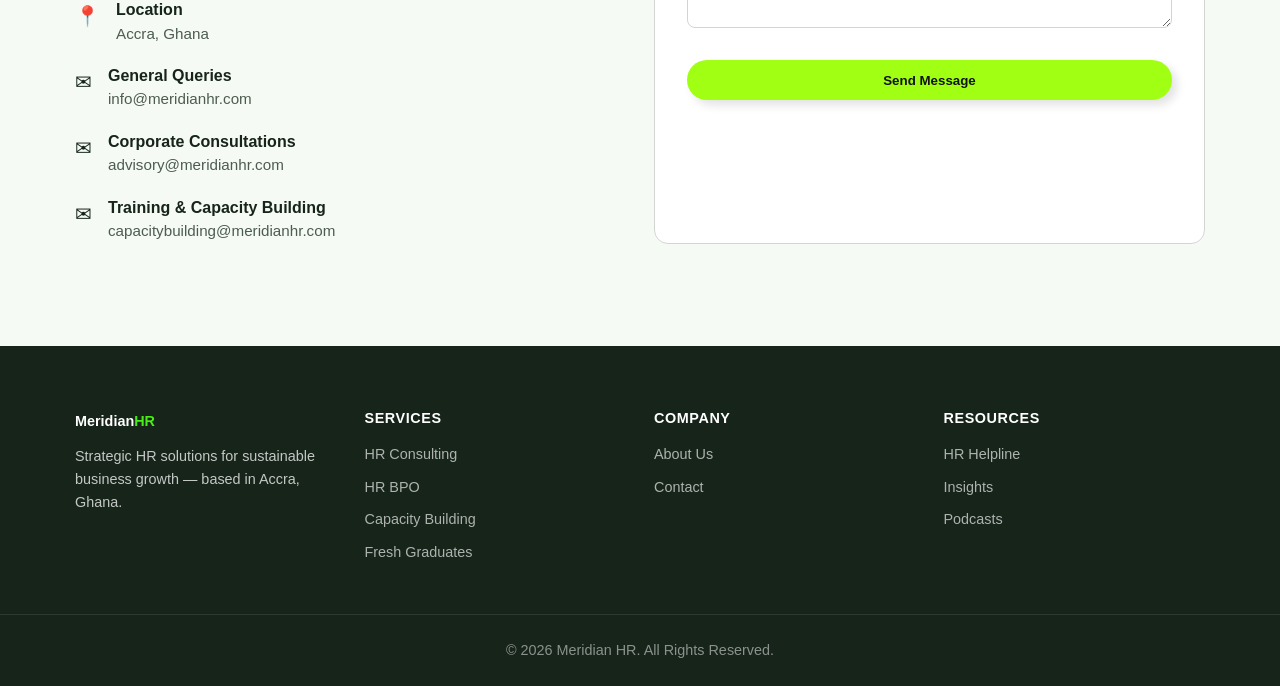
==== commit ff035d25: "logo update" ====
--- a/index.html
+++ b/index.html
@@ -108,7 +108,7 @@
         <p class="eyebrow scroll-fade">What We Do</p>
         <h2 class="scroll-fade">Three ways we grow your HR function</h2>
         <div class="grid grid-3">
-          <div class="croll-fade">
+          <div class="card scroll-fade">
             <div class="service-image"><img src="images/medium-shot-people-chatting-work.jpg" alt=""></div>
             <span class="num">01</span>
             <h3>Consulting</h3>
@@ -122,7 +122,7 @@
             <p>Managing daily HR tasks can drain your time and internal resources. By outsourcing your core HR operations to Meridian
             HR, you gain an expert team and strict Service Level Agreements without the overhead cost.</p>
           </div>
-          <div class="scroll-fade">
+          <div class="card scroll-fade">
             <div class="service-image"><img src="images/close-up-smiley-people-working-together.jpg" alt=""></div>
             <span class="num">03</span>
             <h3>Capacity</h3>
--- a/style.css
+++ b/style.css
@@ -76,12 +76,16 @@
   z-index: 100;
 }
 
+.logo{
+  text-decoration: none;
+  display: inline-block;
+}
+
 .logo-text {
   font-family: var(--font-head);
   font-size: 1.3rem;
   font-weight: 700;
   color: var(--ink);
-  text-decoration: none;
   white-space: nowrap;
 }
 
